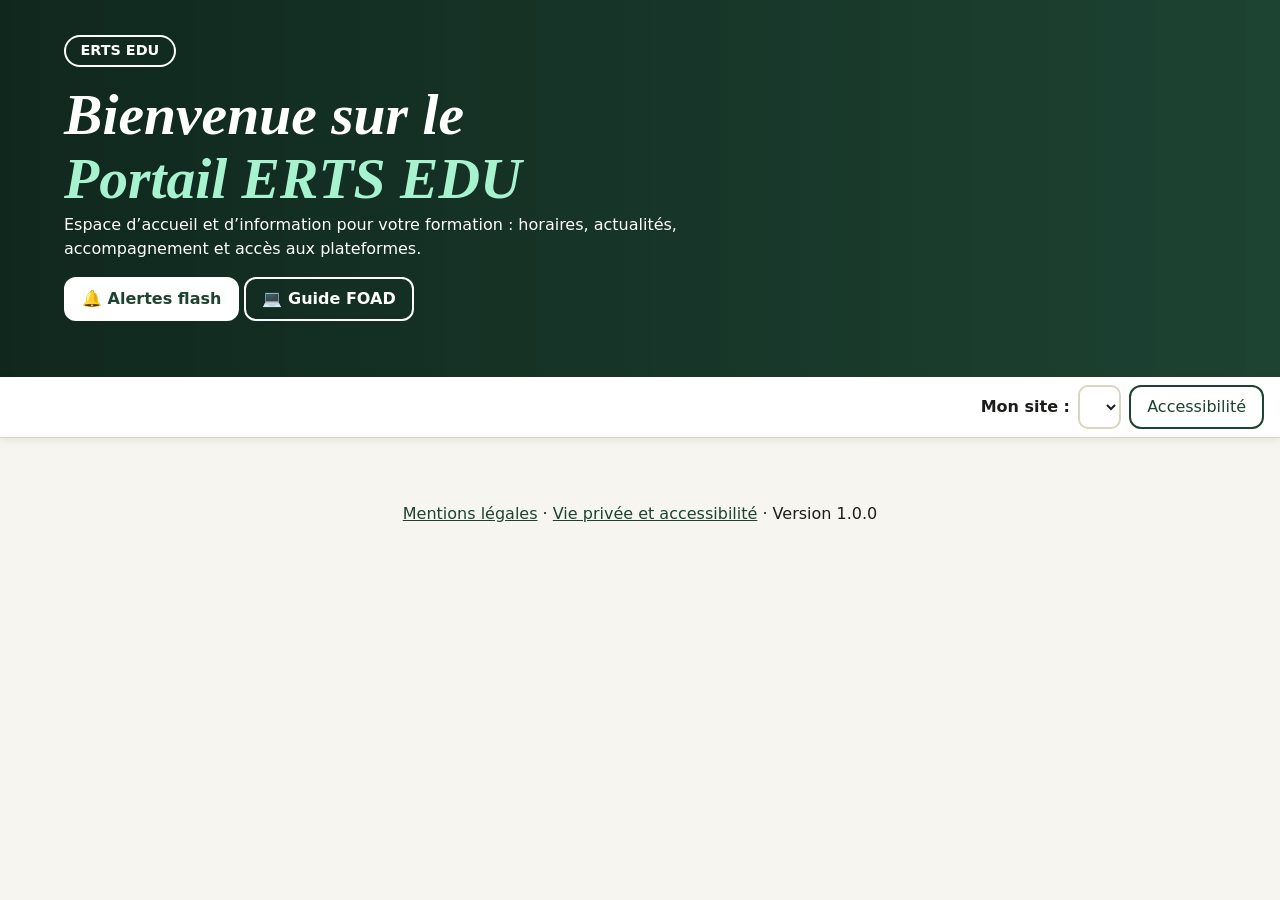
==== erts-edu/index.html @ 317f4e70 "Add files via upload" ====
<!doctype html><html lang="fr"><head><meta charset="utf-8">
<meta name="viewport" content="width=device-width,initial-scale=1">
<title>Portail ERTS EDU – École Régionale du Travail Social</title><meta name="theme-color" content="#1d4332">
<link rel="manifest" href="manifest.webmanifest"><link rel="icon" href="icons/icon.svg" type="image/svg+xml"><link rel="apple-touch-icon" href="icons/icon-192.png">
<link rel="stylesheet" href="css/style.css"><link rel="stylesheet" href="css/theme.css"></head><body>
<a class="skip" href="#main">Aller au contenu</a>
<header><div class="hero"><p class="kicker" id="today">ERTS EDU</p><h1>Bienvenue sur le <em>Portail ERTS EDU</em></h1><p>Espace d’accueil et d’information pour votre formation : horaires, actualités, accompagnement et accès aux plateformes.</p>
<p><button id="alb" type="button">🔔 Alertes flash <span class="badge" id="alc" hidden>0</span></button> <a class="btn alt" href="#foad">💻 Guide FOAD</a></p></div></header>
<div class="bar"><nav id="nav" aria-label="Navigation principale"></nav>
<div class="tools"><label for="site">Mon site :</label><select id="site"></select><button id="abtn" aria-expanded="false" aria-controls="a11y">Accessibilité</button><button id="install" hidden>Installer l’application</button></div></div>
<section id="a11y" hidden aria-label="Réglages d’accessibilité">
<p>Taille du texte : <button data-s="0">A</button> <button data-s="1">A+</button> <button data-s="2">A++</button></p>
<label><input type="checkbox" data-o="contrast"> Contraste élevé</label>
<label><input type="checkbox" data-o="cb"> Mode daltonien</label>
<label><input type="checkbox" data-o="dark"> Thème sombre</label>
<label><input type="checkbox" data-o="lines"> Interligne agrandi</label>
<label><input type="checkbox" data-o="big"> Boutons agrandis</label>
<p><button id="tts">Lire la page à voix haute</button></p></section>
<div id="banner" role="status" aria-live="polite"></div>
<main id="main" tabindex="-1"></main>
<dialog id="dlg" aria-label="Détail"></dialog>
<footer><a href="#legal">Mentions légales</a> · <a href="#privacy">Vie privée et accessibilité</a> · Version 1.0.0</footer>
<script src="js/app.js" defer></script></body></html>
---- erts-edu/css/style.css ----
/* css/style.css : base, thèmes et accessibilité */
:root{--p:#1d4332;--p2:#2a6349;--a:#b45309;--f:#0f766e;--bg:#f6f5f0;--c:#fff;--t:#1d1d1b;--b:#dad5c3}
.dark{--bg:#10201a;--c:#1b2c24;--t:#f2efe6;--p:#8fd1ae;--a:#fbbf24;--f:#5eead4;--b:#3b4b43}
.contrast{--bg:#fff;--c:#fff;--t:#000;--p:#00361f;--a:#7a3b00;--f:#004d47;--b:#000}
.contrast.dark{--bg:#000;--c:#000;--t:#fff;--p:#9dffc9;--a:#ffd36b;--f:#7ff5e6;--b:#fff}
.cb{--a:#0b5cad}.dark.cb{--a:#7cc0ff}
html{font-size:100%}html.s1{font-size:118%}html.s2{font-size:136%}
body{margin:0;font:1rem/1.5 system-ui,"Open Sans",sans-serif;background:var(--bg);color:var(--t)}
body.lines{line-height:2}
body.big button,body.big a.btn,body.big input,body.big select{min-height:56px}
a{color:var(--p)}
h1,h2,h3{line-height:1.2}
header{background:linear-gradient(90deg,rgba(15,37,28,.92),rgba(29,67,50,.7)),url(../img/hero.webp) center/cover no-repeat,#1d4332;color:#fff;padding:2rem 1rem 2.5rem}
.hero{max-width:72rem;margin:0 auto}
.hero p{margin:.2rem 0 1rem;max-width:42rem}
.kicker{display:inline-block;border:2px solid #fff;border-radius:999px;padding:.2rem .9rem;margin:0 0 .8rem;font-weight:700;font-size:.9rem}
header h1{margin:0;font-family:Georgia,"Times New Roman",serif;font-style:italic;font-size:clamp(2.2rem,7vw,3.6rem);line-height:1.1}
header h1 em{display:block;color:#a7f3d0}
button,.btn{min-height:44px;min-width:44px;padding:.5rem 1rem;border-radius:12px;border:2px solid var(--p);background:var(--p);color:#fff;font:inherit;cursor:pointer;text-decoration:none;display:inline-block;box-sizing:border-box}
.dark button,.dark .btn{color:#000}
button.alt,.btn.alt{background:transparent;color:var(--p)}
button:disabled,.btn[aria-disabled=true]{opacity:.55;cursor:not-allowed}
.hero .btn,.hero button{background:#fff;color:#1d4332;border-color:#fff;font-weight:700}
.hero .btn.alt{background:transparent;color:#fff}
.hero .badge{background:#b91c1c;color:#fff;border-radius:999px;padding:0 .5rem;margin-left:.3rem}
:focus-visible{outline:3px solid var(--a);outline-offset:2px}
main{max-width:72rem;margin:auto;padding:1rem}main:focus{outline:none}
#a11y{background:var(--c);padding:1rem;border-bottom:2px solid var(--b)}#a11y label{display:block;padding:.4rem 0}
.grid{display:grid;gap:1rem;grid-template-columns:repeat(auto-fill,minmax(17rem,1fr))}
.cols{display:grid;gap:1.5rem;grid-template-columns:repeat(auto-fit,minmax(18rem,1fr));align-items:start}
.cols .card{margin-bottom:1rem}
.card{background:var(--c);border:1px solid var(--b);border-radius:18px;padding:1rem;box-shadow:0 2px 8px rgba(0,0,0,.08);transition:transform .15s}
.card:hover{transform:translateY(-2px)}
.card h2,.card h3{margin-top:0}
.accent{border-left:6px solid var(--p)}
.foad{border-left:6px solid var(--f)}
.past{opacity:.6}
.tag{display:inline-block;background:var(--a);color:#fff;border-radius:8px;padding:.1rem .5rem;font-size:.9rem}
.dark .tag{color:#000}
.sec{font-size:1rem;text-transform:uppercase;letter-spacing:.06em;color:var(--p);border-bottom:2px solid var(--a);padding-bottom:.4rem}
.ok{color:#0a6b2d;font-weight:700}.ko{color:#a40000;font-weight:700}
.dark .ok{color:#6ee7a0}.dark .ko{color:#ff9b9b}
#banner:not(:empty){background:#a40000;color:#fff;padding:.8rem;text-align:center;font-weight:700}
input,select,textarea{font:inherit;padding:.6rem;border:2px solid var(--b);border-radius:10px;width:100%;box-sizing:border-box;min-height:44px;background:var(--c);color:var(--t)}
input[type=checkbox]{width:auto;min-height:0}
label{display:block;margin:.6rem 0 .2rem}
.hp{position:absolute;left:-9999px}
.skip{position:absolute;left:-9999px}.skip:focus{left:0;background:#fff;color:#000;padding:.5rem;z-index:9}
dialog{max-width:32rem;border-radius:18px;border:2px solid var(--p);background:var(--c);color:var(--t)}
dialog::backdrop{background:rgba(0,0,0,.5)}
details{border-top:1px solid var(--b);padding:.4rem 0}details summary{cursor:pointer;font-weight:600;padding:.3rem 0}
table{border-collapse:collapse;width:100%}td,th{border-bottom:1px solid var(--b);padding:.5rem;text-align:left}
ul.clean{list-style:none;padding:0;margin:0}ul.clean li{padding:.4rem 0;border-bottom:1px solid var(--b)}
footer{text-align:center;padding:2rem 1rem}
@media(prefers-reduced-motion:reduce){.card{transition:none}.card:hover{transform:none}}
---- erts-edu/css/theme.css ----
/* css/theme.css : surcouche chargée après style.css (barre, cartes, composants) */
[hidden]{display:none!important}
.bar{position:sticky;top:0;z-index:5;background:var(--c);border-bottom:1px solid var(--b);box-shadow:0 2px 8px rgba(0,0,0,.08);padding:.5rem 1rem;display:flex;flex-wrap:wrap;gap:.6rem;align-items:center;justify-content:space-between}
.bar nav{display:flex;flex-wrap:wrap;gap:.3rem;flex:1 1 30rem}
.bar nav a{color:var(--t);padding:.5rem .7rem;border-radius:10px;font-weight:600;text-decoration:none;min-height:44px;box-sizing:border-box}
.bar nav a:hover{background:rgba(29,67,50,.12)}
.bar nav a[aria-current]{background:var(--p);color:#fff}
.dark .bar nav a[aria-current]{color:#000}
.bar .tools{margin:0;display:flex;gap:.5rem;flex-wrap:wrap;align-items:center}
.bar .tools select{width:auto;max-width:14rem}
.bar .tools button{background:transparent;color:var(--p);border-color:var(--p)}
.bar .tools label{margin:0;font-weight:600}
.ch{display:flex;justify-content:space-between;align-items:baseline;gap:.5rem;border-bottom:1px solid var(--b);padding-bottom:.5rem;margin-bottom:.8rem}
.ch h3{margin:0}.ch a{font-weight:700;color:var(--p);text-decoration:none;white-space:nowrap}
table tr:nth-child(odd){background:rgba(29,67,50,.07)}
.acts{display:flex;gap:.5rem;flex-wrap:wrap}.acts .btn{flex:1 1 8rem;text-align:center}
.news{display:grid;grid-template-columns:5rem 1fr;gap:.8rem;align-items:start}
.news h3{margin:.3rem 0}
.th{width:5rem;height:5rem;border-radius:12px;background:rgba(29,67,50,.12);display:grid;place-items:center;font-size:2rem;overflow:hidden}
.th img{width:100%;height:100%;object-fit:cover}
.info{display:flex;justify-content:space-between;align-items:center;gap:1rem;border:2px solid var(--a);border-radius:14px;background:var(--c);padding:.8rem 1rem;margin-bottom:1rem;text-decoration:none;color:var(--t);font-weight:700}
.pf{display:flex;gap:.8rem;align-items:flex-start}.pf .ico{font-size:2rem}
.photo{width:100%;max-height:12rem;object-fit:cover;border-radius:12px}
.wx{font-size:1.6rem;margin:.2rem 0}
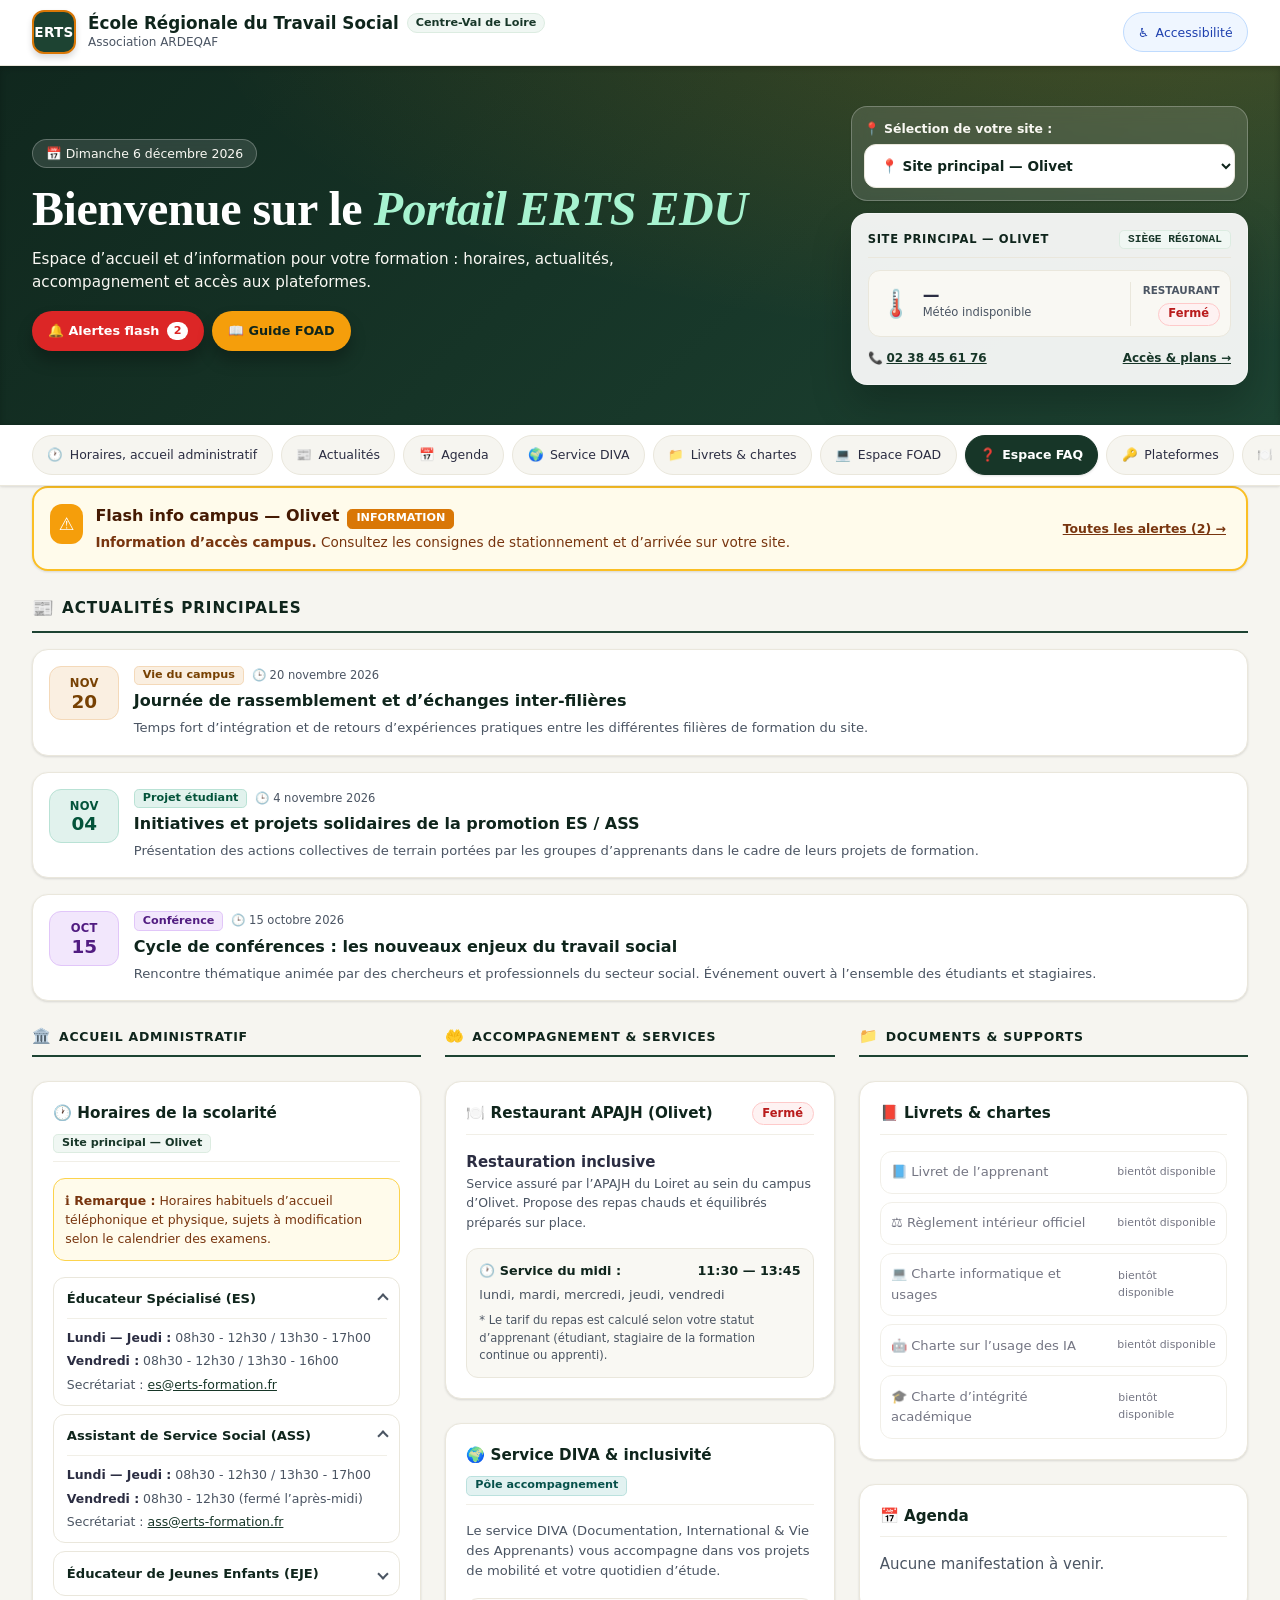
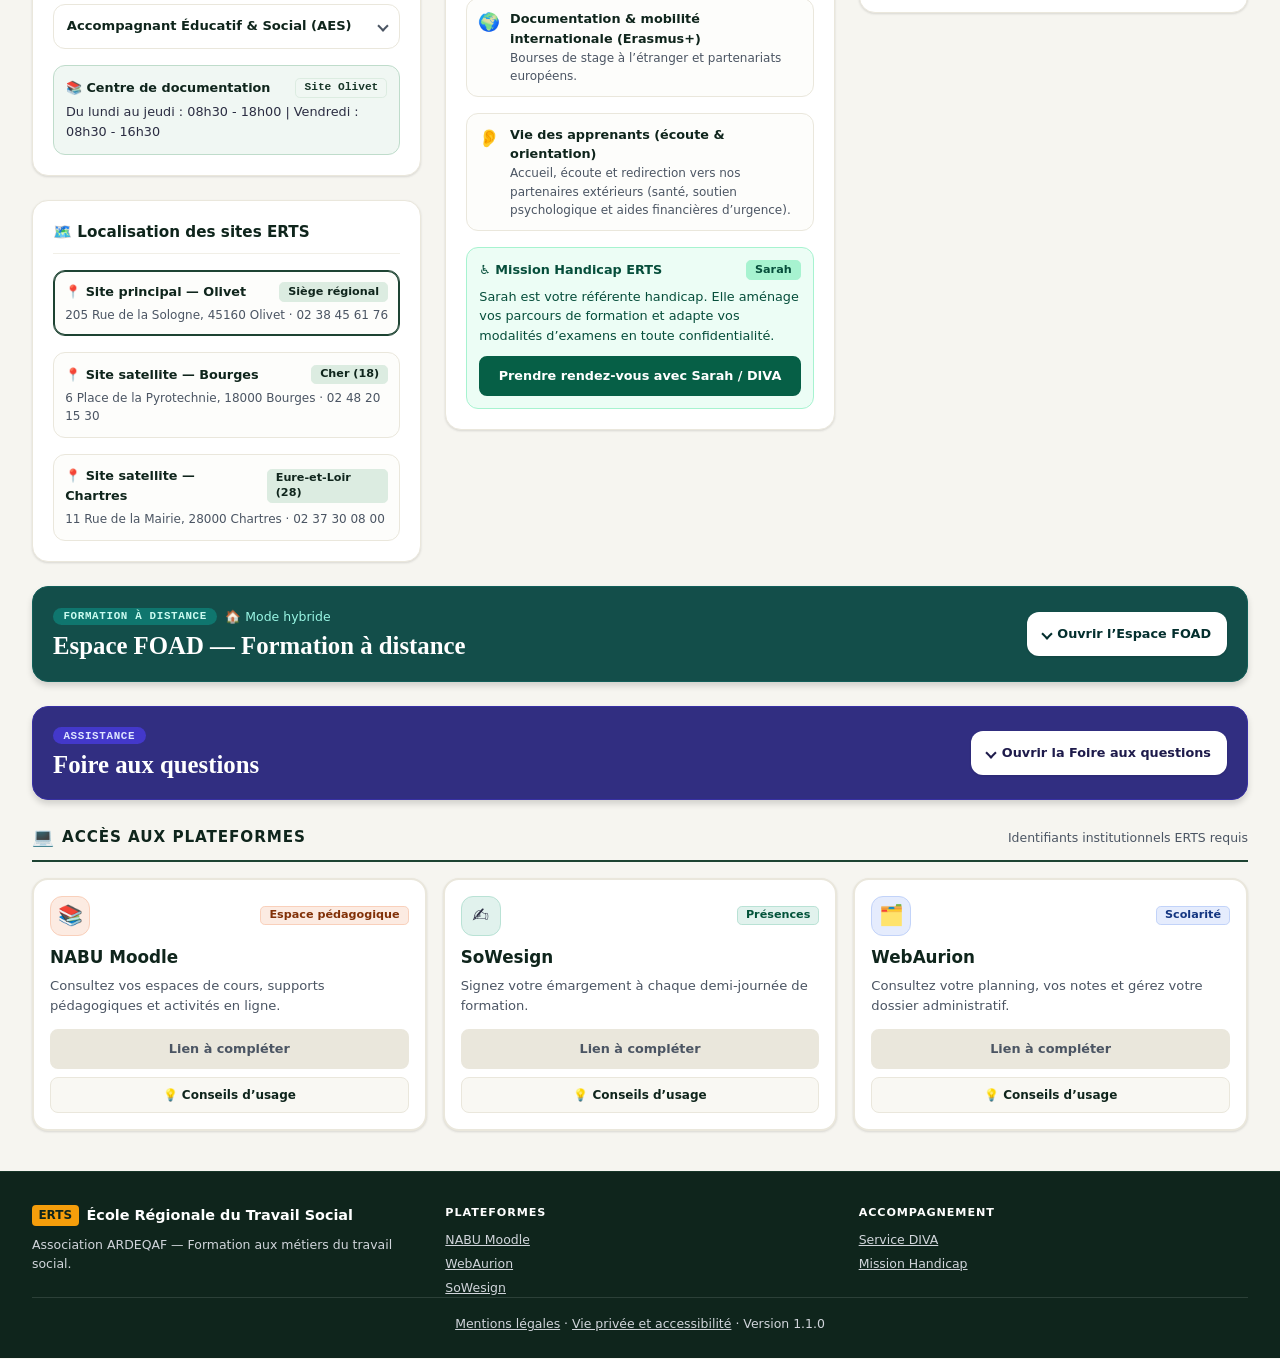
==== commit d7af9b21: "Add files via upload" ====
--- a/erts-edu/index.html
+++ b/erts-edu/index.html
@@ -4,20 +4,31 @@
 <link rel="manifest" href="manifest.webmanifest"><link rel="icon" href="icons/icon.svg" type="image/svg+xml"><link rel="apple-touch-icon" href="icons/icon-192.png">
 <link rel="stylesheet" href="css/style.css"><link rel="stylesheet" href="css/theme.css"></head><body>
 <a class="skip" href="#main">Aller au contenu</a>
-<header><div class="hero"><p class="kicker" id="today">ERTS EDU</p><h1>Bienvenue sur le <em>Portail ERTS EDU</em></h1><p>Espace d’accueil et d’information pour votre formation : horaires, actualités, accompagnement et accès aux plateformes.</p>
-<p><button id="alb" type="button">🔔 Alertes flash <span class="badge" id="alc" hidden>0</span></button> <a class="btn alt" href="#foad">💻 Guide FOAD</a></p></div></header>
-<div class="bar"><nav id="nav" aria-label="Navigation principale"></nav>
-<div class="tools"><label for="site">Mon site :</label><select id="site"></select><button id="abtn" aria-expanded="false" aria-controls="a11y">Accessibilité</button><button id="install" hidden>Installer l’application</button></div></div>
-<section id="a11y" hidden aria-label="Réglages d’accessibilité">
-<p>Taille du texte : <button data-s="0">A</button> <button data-s="1">A+</button> <button data-s="2">A++</button></p>
-<label><input type="checkbox" data-o="contrast"> Contraste élevé</label>
-<label><input type="checkbox" data-o="cb"> Mode daltonien</label>
-<label><input type="checkbox" data-o="dark"> Thème sombre</label>
-<label><input type="checkbox" data-o="lines"> Interligne agrandi</label>
-<label><input type="checkbox" data-o="big"> Boutons agrandis</label>
-<p><button id="tts">Lire la page à voix haute</button></p></section>
+<header class="hd"><div class="wrap hd-in">
+<div class="brand"><div class="logo" aria-hidden="true">ERTS</div><div><strong id="brand-n">École Régionale du Travail Social <span class="chip full" id="brand-r">Centre-Val de Loire</span></strong><small id="brand-a">Association ARDEQAF</small></div></div>
+<div class="hd-tools"><button id="install" class="pill-b" hidden>⬇️ Installer l’application</button><button id="abtn" class="pill-b" type="button">♿ <span>Accessibilité</span></button></div></div></header>
+<section class="hero" id="accueil"><div class="wrap hero-g">
+<div><p class="gpill" id="today">📅 …</p>
+<h1>Bienvenue sur le <em>Portail ERTS EDU</em></h1>
+<p class="lead">Espace d’accueil et d’information pour votre formation : horaires, actualités, accompagnement et accès aux plateformes.</p>
+<div class="hero-b"><button id="alb" class="hpill r" type="button">🔔 Alertes flash <span class="bd" id="alc" hidden>0</span></button><a class="hpill a" href="#espace-foad" data-open="foad">📖 Guide FOAD</a></div></div>
+<div class="side" id="heroside"></div></div></section>
+<nav class="pills" aria-label="Navigation principale"><div class="wrap pills-in" id="nav"></div></nav>
 <div id="banner" role="status" aria-live="polite"></div>
-<main id="main" tabindex="-1"></main>
+<main id="main" class="wrap" tabindex="-1"></main>
 <dialog id="dlg" aria-label="Détail"></dialog>
-<footer><a href="#legal">Mentions légales</a> · <a href="#privacy">Vie privée et accessibilité</a> · Version 1.0.0</footer>
+<dialog id="a11y" aria-label="Accessibilité"><div class="dlg-in"><button class="x" data-close aria-label="Fermer">✕</button>
+<div class="dlg-h"><div class="dlg-i tint t-blue" aria-hidden="true">♿</div><div><h2>Accessibilité</h2><p>Réglages enregistrés sur votre appareil</p></div></div>
+<div class="sz"><span>Taille du texte :</span><button data-s="0" class="alt">A</button><button data-s="1" class="alt">A+</button><button data-s="2" class="alt">A++</button></div>
+<div><label class="opt"><input type="checkbox" data-o="contrast"> Contraste élevé</label>
+<label class="opt"><input type="checkbox" data-o="cb"> Mode daltonien</label>
+<label class="opt"><input type="checkbox" data-o="dark"> Thème sombre</label>
+<label class="opt"><input type="checkbox" data-o="lines"> Interligne agrandi</label>
+<label class="opt"><input type="checkbox" data-o="big"> Boutons agrandis</label></div>
+<button id="tts" class="alt">🔊 Lire la page à voix haute</button><button data-close>Fermer</button></div></dialog>
+<footer class="ft"><div class="wrap"><div class="ft-g">
+<div><div class="b"><span>ERTS</span><span>École Régionale du Travail Social</span></div><p>Association ARDEQAF — Formation aux métiers du travail social.</p></div>
+<div><h3>Plateformes</h3><ul><li><a href="#plateformes">NABU Moodle</a></li><li><a href="#plateformes">WebAurion</a></li><li><a href="#plateformes">SoWesign</a></li></ul></div>
+<div><h3>Accompagnement</h3><ul><li><a href="#service-diva">Service DIVA</a></li><li><a href="#service-diva">Mission Handicap</a></li></ul></div></div>
+<p class="ft-l"><a href="#legal">Mentions légales</a> · <a href="#privacy">Vie privée et accessibilité</a> · Version 1.1.0</p></div></footer>
 <script src="js/app.js" defer></script></body></html>
--- a/erts-edu/css/theme.css
+++ b/erts-edu/css/theme.css
@@ -1,24 +1,182 @@
-/* css/theme.css : surcouche chargée après style.css (barre, cartes, composants) */
-[hidden]{display:none!important}
-.bar{position:sticky;top:0;z-index:5;background:var(--c);border-bottom:1px solid var(--b);box-shadow:0 2px 8px rgba(0,0,0,.08);padding:.5rem 1rem;display:flex;flex-wrap:wrap;gap:.6rem;align-items:center;justify-content:space-between}
-.bar nav{display:flex;flex-wrap:wrap;gap:.3rem;flex:1 1 30rem}
-.bar nav a{color:var(--t);padding:.5rem .7rem;border-radius:10px;font-weight:600;text-decoration:none;min-height:44px;box-sizing:border-box}
-.bar nav a:hover{background:rgba(29,67,50,.12)}
-.bar nav a[aria-current]{background:var(--p);color:#fff}
-.dark .bar nav a[aria-current]{color:#000}
-.bar .tools{margin:0;display:flex;gap:.5rem;flex-wrap:wrap;align-items:center}
-.bar .tools select{width:auto;max-width:14rem}
-.bar .tools button{background:transparent;color:var(--p);border-color:var(--p)}
-.bar .tools label{margin:0;font-weight:600}
-.ch{display:flex;justify-content:space-between;align-items:baseline;gap:.5rem;border-bottom:1px solid var(--b);padding-bottom:.5rem;margin-bottom:.8rem}
-.ch h3{margin:0}.ch a{font-weight:700;color:var(--p);text-decoration:none;white-space:nowrap}
-table tr:nth-child(odd){background:rgba(29,67,50,.07)}
-.acts{display:flex;gap:.5rem;flex-wrap:wrap}.acts .btn{flex:1 1 8rem;text-align:center}
-.news{display:grid;grid-template-columns:5rem 1fr;gap:.8rem;align-items:start}
-.news h3{margin:.3rem 0}
-.th{width:5rem;height:5rem;border-radius:12px;background:rgba(29,67,50,.12);display:grid;place-items:center;font-size:2rem;overflow:hidden}
-.th img{width:100%;height:100%;object-fit:cover}
-.info{display:flex;justify-content:space-between;align-items:center;gap:1rem;border:2px solid var(--a);border-radius:14px;background:var(--c);padding:.8rem 1rem;margin-bottom:1rem;text-decoration:none;color:var(--t);font-weight:700}
-.pf{display:flex;gap:.8rem;align-items:flex-start}.pf .ico{font-size:2rem}
-.photo{width:100%;max-height:12rem;object-fit:cover;border-radius:12px}
-.wx{font-size:1.6rem;margin:.2rem 0}
+/* css/theme.css : composants du portail (chargé après style.css) */
+.serif{font-family:var(--serif)}
+.mut{color:var(--muted)}
+/* En-tête blanc */
+.hd{background:var(--card);border-bottom:1px solid var(--line);box-shadow:var(--sh)}
+.hd-in{display:flex;flex-wrap:wrap;align-items:center;justify-content:space-between;gap:.75rem;padding-top:.65rem;padding-bottom:.65rem}
+.brand{display:flex;align-items:center;gap:.75rem}
+.logo{flex:none;width:2.75rem;height:2.75rem;border-radius:.75rem;background:var(--g700);color:#fff;display:grid;place-items:center;font-weight:700;font-size:.85rem;letter-spacing:.02em;border:2px solid var(--gold);box-shadow:0 4px 6px rgba(0,0,0,.15)}
+.brand strong{display:flex;flex-wrap:wrap;align-items:center;gap:.5rem;color:var(--head);font-size:1.05rem;line-height:1.2}
+.brand small{display:none;color:var(--muted);font-weight:500;font-size:.75rem}
+@media(min-width:640px){.brand small{display:block}}
+.hd-tools{display:flex;gap:.5rem;align-items:center}
+.pill-b{background:#eff6ff;color:#1e40af;border:1px solid #bfdbfe;border-radius:999px;font-size:.78rem;font-weight:500;min-height:40px;padding:.4rem .9rem}
+.pill-b:hover{background:#dbeafe;border-color:#bfdbfe}
+.dark .pill-b{background:#1e3a5f;color:#bfdbfe;border-color:#2c5282}.contrast .pill-b{background:#fff;color:#000;border-color:#000}.contrast.dark .pill-b{background:#000;color:#fff;border-color:#fff}
+.chip{display:inline-block;font-size:.7rem;font-weight:700;line-height:1.3;padding:.1rem .5rem;border-radius:.3rem;border:1px solid var(--g100);background:var(--g50);color:var(--link)}
+.chip.full{border-radius:999px}
+.chip.mono{font-family:ui-monospace,Menlo,Consolas,monospace}
+/* Bandeau d'accueil */
+.hero{background:radial-gradient(60rem 22rem at 90% -20%,rgba(245,158,11,.20),transparent),linear-gradient(135deg,rgba(15,37,28,.92),rgba(29,67,50,.82)),url(../img/hero.webp) center/cover no-repeat,#1d4332;color:#fff;padding:2rem 0;box-shadow:inset 0 2px 6px rgba(0,0,0,.2)}
+.hero-g{display:grid;gap:1.5rem;align-items:center}
+@media(min-width:1024px){.hero-g{grid-template-columns:2fr 1fr}.hero{padding:2.5rem 0}}
+.gpill{display:inline-flex;align-items:center;gap:.5rem;background:rgba(255,255,255,.12);backdrop-filter:blur(8px);border:1px solid rgba(255,255,255,.25);border-radius:999px;padding:.25rem .8rem;font-size:.78rem;font-weight:500;color:#f9f8f3;margin:0 0 .75rem}
+.hero h1{margin:0 0 .75rem;font:700 clamp(1.7rem,4.5vw,3rem)/1.15 var(--serif);letter-spacing:-.01em;color:#fff}
+.hero h1 em{color:#a7f3d0}
+.hero p.lead{max-width:42rem;margin:0 0 1rem;font-weight:300;color:#f9f8f3;font-size:.95rem}
+.hero-b{display:flex;flex-wrap:wrap;gap:.5rem}
+.hpill{display:inline-flex;align-items:center;gap:.5rem;border:0;border-radius:999px;min-height:40px;padding:.5rem 1rem;font-size:.8rem;font-weight:700;text-decoration:none;box-shadow:0 10px 15px rgba(0,0,0,.25);transition:transform .15s}
+.hpill:hover{transform:scale(1.05)}
+.hpill.r{background:#dc2626;color:#fff}.hpill.r:hover{background:#b91c1c}
+.hpill.a{background:#f59e0b;color:#0f251c}.hpill.a:hover{background:#d97706}
+.hpill .bd{background:#fff;color:#dc2626;border-radius:999px;font-size:.7rem;padding:0 .4rem}
+.side{display:grid;gap:.75rem}
+.gbox{background:rgba(255,255,255,.12);backdrop-filter:blur(8px);border:1px solid rgba(255,255,255,.25);border-radius:1rem;padding:.75rem;box-shadow:var(--sh)}
+.gbox label{margin:0 0 .35rem;font-size:.78rem;font-weight:700;color:#f9f8f3}
+.gbox select{background:#fff;color:#0f251c;font-weight:700;font-size:.85rem;border-radius:.75rem}
+.gcard{background:var(--glass);color:var(--ink);border:1px solid rgba(255,255,255,.4);border-radius:1rem;padding:1rem;box-shadow:var(--sh2);display:grid;gap:.75rem}
+.gc-t{display:flex;justify-content:space-between;align-items:center;gap:.5rem;border-bottom:1px solid var(--line);padding-bottom:.5rem}
+.gc-t strong{font-size:.72rem;text-transform:uppercase;letter-spacing:.06em;color:var(--head)}
+.gc-m{display:flex;justify-content:space-between;align-items:center;gap:.75rem;background:var(--c100);border:1px solid var(--line);border-radius:.75rem;padding:.65rem}
+.wxb{display:flex;align-items:center;gap:.6rem}.wxb .wi{font-size:1.7rem;line-height:1}
+.wxb .wt{font-weight:700;font-size:1.05rem;line-height:1.1}.wxb .wd{font-size:.72rem;color:var(--muted)}
+.gc-r{text-align:right;border-left:1px solid var(--line);padding-left:.75rem}
+.gc-r small{display:block;font-size:.65rem;font-weight:700;text-transform:uppercase;color:var(--muted);margin-bottom:.2rem}
+.gc-b{display:flex;justify-content:space-between;align-items:center;gap:.5rem;font-size:.75rem;color:var(--muted)}
+.gc-b a{font-weight:700}
+.sp{display:inline-block;font-size:.72rem;font-weight:700;padding:.1rem .6rem;border-radius:999px;border:1px solid}
+.sp.ok{color:#047857;background:#ecfdf5;border-color:#a7f3d0}.sp.ko{color:#b91c1c;background:#fef2f2;border-color:#fecaca}
+.dark .sp.ok{background:#064e3b;color:#a7f3d0;border-color:#047857}.dark .sp.ko{background:#450a0a;color:#fecaca;border-color:#b91c1c}
+.contrast .sp{background:#fff;color:#000;border-color:#000}.contrast.dark .sp{background:#000;color:#fff;border-color:#fff}
+/* Navigation par pastilles */
+.pills{position:sticky;top:0;z-index:30;background:var(--card);border-bottom:1px solid var(--line);box-shadow:var(--sh);overflow-x:auto}
+.pills-in{display:flex;gap:.5rem;padding-top:.65rem;padding-bottom:.65rem;min-width:max-content}
+.pill{display:inline-flex;align-items:center;gap:.4rem;min-height:40px;padding:.35rem .9rem;border-radius:999px;border:1px solid var(--c300);background:var(--c200);color:var(--ink);font-size:.78rem;font-weight:500;text-decoration:none;cursor:pointer;transition:background-color .15s}
+.pill:hover{background:var(--c300);border-color:var(--c300)}
+.pill.on{background:var(--g800);border-color:var(--g800);color:#fff;font-weight:600;box-shadow:var(--sh)}
+.dark .pill.on{background:var(--g600);border-color:var(--g600)}.contrast .pill.on{background:#000;color:#fff}.contrast.dark .pill.on{background:#fff;color:#000}
+/* Contenu */
+#banner:not(:empty){background:#a40000;color:#fff;padding:.7rem 1rem;text-align:center;font-weight:700}
+main{flex:1 0 auto;width:100%;padding-top:1.5rem;padding-bottom:1rem}main:focus{outline:none}
+.stack{display:grid;gap:1.5rem;align-content:start}.stack-s{display:grid;gap:1rem}
+[id]{scroll-margin-top:4.5rem}
+.flash{background:#fffbeb;border:2px solid #fbbf24;color:#451a03;border-radius:1rem;padding:1rem;display:flex;flex-wrap:wrap;align-items:center;justify-content:space-between;gap:.75rem;box-shadow:var(--sh)}
+.fl-l{display:flex;gap:.75rem;align-items:flex-start}.fl-i{background:#f59e0b;color:#fff;border-radius:.75rem;padding:.4rem .55rem;font-size:1.1rem}
+.flash h3{display:inline;margin:0 .5rem 0 0;font-size:1rem;color:#451a03}
+.flash p{margin:.2rem 0 0;font-size:.85rem;color:#78350f}.flash .chip{background:#d97706;border-color:#d97706;color:#fff;text-transform:uppercase}
+.fl-b{background:none;border:0;min-height:44px;color:#78350f;text-decoration:underline;font-size:.78rem;font-weight:700;padding:.25rem}.fl-b:hover{background:none;color:#451a03}
+.dark .flash{background:#3a2a07;border-color:#b45309;color:#fde68a}.dark .flash h3,.dark .flash p,.dark .fl-b{color:#fde68a}
+.contrast .flash{background:#fff;border-color:#000;color:#000}.contrast .flash h3,.contrast .flash p,.contrast .fl-b{color:#000}
+.sh{display:flex;flex-wrap:wrap;align-items:center;justify-content:space-between;gap:.5rem;border-bottom:2px solid var(--g700);padding-bottom:.5rem}
+.dark .sh,.dark .colh{border-color:var(--g600)}.contrast .sh,.contrast .colh{border-color:var(--ink)}
+.shl{display:flex;align-items:center;gap:.5rem;font-size:1.1rem}.shl h2,.colh h2{margin:0;font-size:.95rem;font-weight:700;text-transform:uppercase;letter-spacing:.06em;color:var(--head)}
+.colh{display:flex;align-items:center;gap:.5rem;border-bottom:2px solid var(--g700);padding-bottom:.4rem}.colh h2{font-size:.78rem}
+.cols3{display:grid;gap:1.5rem}@media(min-width:1024px){.cols3{grid-template-columns:repeat(3,1fr);align-items:start}}
+.card{background:var(--card);border:1px solid var(--line);border-radius:1rem;padding:1.25rem;box-shadow:var(--sh);display:grid;gap:1rem;align-content:start}
+.ct{display:flex;flex-wrap:wrap;align-items:center;justify-content:space-between;gap:.5rem;border-bottom:1px solid var(--line2);padding-bottom:.5rem}
+.ct h3{margin:0;font-size:.95rem;color:var(--head)}
+.note{font-size:.78rem;border-radius:.75rem;padding:.7rem;border:1px solid #fcd34d;background:#fffbeb;color:#78350f}
+.dark .note{background:#3a2a07;border-color:#b45309;color:#fde68a}.contrast .note{background:#fff;color:#000;border-color:#000}
+.box{background:var(--g50);border:1px solid var(--g200);border-radius:.75rem;padding:.75rem;font-size:.8rem}
+.box.c{background:var(--c100);border-color:var(--line)}.box.e{background:#ecfdf5;border-color:#a7f3d0;color:#064e3b}
+.dark .box.e{background:#0f3d31;border-color:#047857;color:#a7f3d0}.contrast .box.e{background:#fff;color:#000;border-color:#000}
+.bh{display:flex;justify-content:space-between;align-items:center;gap:.5rem;font-weight:700;color:var(--head);margin-bottom:.3rem}
+.box p{margin:0}
+.accs{display:grid;gap:.5rem}
+details.acc{border:1px solid var(--line);border-radius:.75rem;background:var(--card);padding:.7rem .8rem;font-size:.82rem}
+details.acc>summary,details.more>summary{cursor:pointer;font-weight:700;color:var(--head);display:flex;justify-content:space-between;align-items:center;gap:.5rem;list-style:none}
+details.acc>summary::-webkit-details-marker,details.more>summary::-webkit-details-marker{display:none}
+details.acc>summary::after{content:"";flex:none;width:.5rem;height:.5rem;border-right:2px solid var(--muted);border-bottom:2px solid var(--muted);transform:rotate(45deg);transition:transform .2s}
+details.acc[open]>summary::after{transform:rotate(-135deg)}
+.acc-b{margin-top:.55rem;padding-top:.55rem;border-top:1px solid var(--line2);font-size:.78rem;color:var(--muted);display:grid;gap:.25rem}.acc-b p{margin:0}.acc-b strong{color:var(--ink)}
+.acc-b .sec{font-size:.72rem}
+details.more{margin:.3rem 0}details.more>summary{font-size:.78rem;color:var(--link);text-decoration:underline}details.more p{font-size:.8rem;margin:.4rem 0 0}
+.site-i{display:block;width:100%;text-align:left;min-height:0;padding:.7rem;border-radius:.75rem;border:1px solid var(--line);background:var(--c50);color:var(--ink);font-weight:400;font-size:.8rem}
+.site-i:hover{border-color:var(--g600);background:var(--c50)}.site-i.on{border-color:var(--g700);box-shadow:inset 0 0 0 1px var(--g700)}
+.site-i .r{display:flex;justify-content:space-between;align-items:center;gap:.5rem;font-weight:700;color:var(--head)}.site-i p{margin:.25rem 0 0;font-size:.75rem;color:var(--muted)}
+.site-i .chip{background:var(--g100);color:var(--head)}
+.rs{display:grid;gap:.75rem;align-items:center}@media(min-width:640px){.rs.ph{grid-template-columns:5fr 7fr}}
+.rs img{width:100%;height:6rem;object-fit:cover;border-radius:.75rem;border:1px solid var(--line)}
+.rs p{margin:0;font-size:.78rem;color:var(--muted)}
+.mini{display:flex;gap:.65rem;align-items:flex-start;padding:.65rem;border-radius:.75rem;background:var(--c50);border:1px solid var(--line);font-size:.8rem}
+.mini .ic{font-size:1.1rem;color:#0f766e}.mini strong{display:block;color:var(--head)}.mini p{margin:0;font-size:.75rem;color:var(--muted)}
+.dark .mini .ic{color:#5eead4}
+.btn-e{width:100%;background:#065f46;border-color:#065f46;color:#fff;font-size:.8rem;min-height:40px;border-radius:.5rem}.btn-e:hover{background:#064e3b;border-color:#064e3b}
+.contrast .btn-e{background:#000;border-color:#000}.contrast.dark .btn-e{background:#fff;color:#000;border-color:#fff}
+.docs{display:grid;gap:.5rem}
+.doc{display:flex;justify-content:space-between;align-items:center;gap:.5rem;padding:.65rem;border-radius:.75rem;border:1px solid var(--c300);color:var(--ink);text-decoration:none;font-size:.82rem;transition:background-color .15s}
+a.doc:hover{background:var(--c100)}.doc .dl{color:var(--muted)}.doc.off{opacity:.65}
+.ev{display:flex;gap:.7rem;align-items:flex-start;font-size:.8rem}.ev strong{color:var(--head)}.ev .lnk{font-size:.75rem;font-weight:600}
+.tint{--tbg:#f3f4f6;--tbd:#d1d5db;--ttx:#111}
+@supports(color:color-mix(in srgb,red,blue)){
+.tint{--tbg:color-mix(in srgb,var(--tc) 12%,#fff);--tbd:color-mix(in srgb,var(--tc) 28%,#fff);--ttx:color-mix(in srgb,var(--tc) 55%,#000)}
+.dark .tint{--tbg:color-mix(in srgb,var(--tc) 26%,var(--card));--tbd:color-mix(in srgb,var(--tc) 50%,var(--card));--ttx:color-mix(in srgb,var(--tc) 35%,#fff)}}
+.contrast .tint{--tbg:#fff;--tbd:#000;--ttx:#000}.contrast.dark .tint{--tbg:#000;--tbd:#fff;--ttx:#fff}
+.t-purple{--tc:#9333ea}.t-emerald{--tc:#059669}.t-amber{--tc:#d97706}.t-blue{--tc:#2563eb}.t-teal{--tc:#0d9488}.t-rose{--tc:#e11d48}.t-indigo{--tc:#4f46e5}.t-orange{--tc:#ea580c}
+.chip.t{background:var(--tbg);border-color:var(--tbd);color:var(--ttx)}
+.datebox,.mdate{flex:none;display:flex;flex-direction:column;align-items:center;justify-content:center;background:var(--tbg);color:var(--ttx);border:1px solid var(--tbd);border-radius:.75rem;font-weight:700;text-align:center}
+.datebox{min-width:4.4rem;padding:.5rem .75rem}.datebox span,.mdate span{font-size:.72rem;text-transform:uppercase;letter-spacing:.03em}.datebox strong{font-size:1.15rem;line-height:1}
+.mdate{min-width:3.2rem;padding:.3rem .4rem}.mdate strong{font-size:.95rem;line-height:1}
+.ev .mdate{background:var(--c100);color:var(--head);border-color:var(--line)}
+.news{display:flex;gap:.9rem;align-items:flex-start;background:var(--card);border:1px solid var(--line);border-radius:1rem;padding:1rem;box-shadow:var(--sh)}
+.nb{display:grid;gap:.25rem;min-width:0}.nb .row{display:flex;flex-wrap:wrap;gap:.5rem;align-items:center;font-size:.72rem}
+.nb h3{margin:0;font-size:1rem;color:var(--head)}.nb p{margin:0;font-size:.82rem;color:var(--muted)}
+.nimg{width:6rem;height:6rem;object-fit:cover;border-radius:.75rem;flex:none}
+@media(max-width:520px){.news{flex-wrap:wrap}.nimg{display:none}}
+/* Volets FOAD et FAQ */
+.volet{color:#fff;border-radius:1rem;padding:1.25rem;box-shadow:0 4px 6px rgba(0,0,0,.15);display:grid;gap:1rem}
+.volet.teal{background:#134e4a;border:1px solid #115e59}.volet.indigo{background:#312e81;border:1px solid #3730a3}
+.v-h{display:flex;flex-wrap:wrap;gap:1rem;align-items:center;justify-content:space-between}
+.v-h .row{display:flex;gap:.5rem;align-items:center;flex-wrap:wrap;font-size:.78rem;color:#99f6e4;margin-bottom:.35rem}
+.indigo .v-h .row{color:#c7d2fe}
+.vtag{font:700 .68rem ui-monospace,Menlo,Consolas,monospace;text-transform:uppercase;letter-spacing:.06em;padding:.15rem .65rem;border-radius:999px;background:#0f766e;color:#ccfbf1}
+.indigo .vtag{background:#4338ca;color:#e0e7ff}
+.volet h2{margin:0;font:700 clamp(1.25rem,2.5vw,1.55rem)/1.2 var(--serif);color:#fff}
+.vbtn{background:#fff;color:#042f2e;border:0;border-radius:.75rem;font-size:.8rem;font-weight:700;padding:.6rem 1rem;box-shadow:var(--sh)}
+.indigo .vbtn{color:#1e1b4b}.vbtn:hover{background:#f0fdfa;color:#042f2e}.indigo .vbtn:hover{background:#eef2ff;color:#1e1b4b}
+.vbtn .chev{display:inline-block;width:.5rem;height:.5rem;border-right:2px solid currentColor;border-bottom:2px solid currentColor;transform:rotate(45deg);transition:transform .3s}
+.vbtn[aria-expanded=true] .chev{transform:rotate(-135deg)}
+.v-c{display:grid;gap:1rem;border-top:1px solid rgba(255,255,255,.2);padding-top:1rem}
+.v-w{background:rgba(255,255,255,.96);color:#1f2937;border-radius:.75rem;padding:1rem;display:grid;gap:.6rem;box-shadow:var(--sh)}
+.v-w h3{margin:0;font-size:.92rem;color:#042f2e;border-bottom:1px solid #e5e7eb;padding-bottom:.5rem}.indigo .v-w h3{color:#1e1b4b}
+.v-w ul{margin:0;padding-left:1.1rem;font-size:.82rem;color:#374151;display:grid;gap:.35rem}
+.v-w details.acc{background:#f9fafb;border-color:#e5e7eb;padding:.6rem}.v-w details.acc summary{color:#111827}.v-w .acc-b{color:#4b5563}.v-w .acc-b strong{color:#111827}
+.v-d{background:rgba(4,47,46,.55);border:1px solid rgba(15,118,110,.7);border-radius:.75rem;padding:1rem;color:#ccfbf1;font-size:.8rem;display:grid;gap:.5rem}
+.v-d h3{margin:0;font-size:.92rem;color:#fcd34d}.v-d p{margin:0}
+.v-2{display:grid;gap:1rem}@media(min-width:768px){.v-2{grid-template-columns:1fr 1fr}}
+.v-s{max-width:28rem}
+.contrast .volet,.contrast.dark .volet{background:#000;border:2px solid #fff;color:#fff}
+/* Plateformes */
+.pf3{display:grid;gap:1rem}@media(min-width:768px){.pf3{grid-template-columns:repeat(3,1fr)}}
+.pfc{background:var(--card);border:2px solid var(--c300);border-radius:1rem;padding:1rem;box-shadow:var(--sh);display:flex;flex-direction:column;justify-content:space-between;gap:.75rem;transition:border-color .15s}
+.pfc:hover{border-color:var(--g600)}
+.pfc .top{display:flex;justify-content:space-between;align-items:center;margin-bottom:.5rem}
+.pfi{width:2.5rem;height:2.5rem;border-radius:.75rem;display:grid;place-items:center;font-size:1.25rem;background:var(--tbg);border:1px solid var(--tbd)}
+.pfc h3{margin:0 0 .4rem;font-size:1.05rem;color:var(--head)}.pfc p{margin:0;font-size:.82rem;color:var(--muted)}
+.pfc .acts{display:grid;gap:.5rem}
+.btn-g{width:100%;font-size:.8rem;min-height:40px;border-radius:.5rem}
+.btn-c{width:100%;background:var(--c100);color:var(--head);border:1px solid var(--c300);font-size:.75rem;min-height:36px;border-radius:.5rem}.btn-c:hover{background:var(--c300);border-color:var(--c300)}
+.btn-g.off{background:var(--c300);border-color:var(--c300);color:var(--muted);cursor:default}
+/* Fenêtres */
+dialog{padding:0;border:1px solid var(--c300);border-radius:1rem;background:var(--card);color:var(--ink);box-shadow:var(--sh2);width:min(32rem,calc(100% - 2rem));max-height:calc(100% - 2rem)}
+dialog::backdrop{background:rgba(0,0,0,.6);backdrop-filter:blur(3px)}
+.dlg-in{position:relative;padding:1.5rem;display:grid;gap:1rem}
+.x{position:absolute;top:.6rem;right:.6rem;min-width:40px;min-height:40px;padding:0;border-radius:999px;background:transparent;border:0;color:var(--muted);font-size:1.1rem}.x:hover{background:var(--c300);color:var(--ink)}
+.dlg-h{display:flex;gap:.75rem;align-items:center;border-bottom:1px solid var(--line2);padding-bottom:.75rem;padding-right:2rem}
+.dlg-h h2{margin:0;font-size:1.05rem;color:var(--head)}.dlg-h p{margin:0;font-size:.78rem;color:var(--muted)}
+.dlg-i{font-size:1.25rem;padding:.55rem .65rem;border-radius:.75rem;background:var(--tbg);border:1px solid var(--tbd)}
+.al{padding:.7rem .8rem;border-left:4px solid var(--tc);background:var(--tbg);border-radius:0 .75rem .75rem 0;font-size:.82rem}.al strong{display:block;color:var(--ttx)}.al p{margin:.2rem 0 0;color:var(--ttx)}
+.dlg-in .btn{width:100%}
+#a11y .opt{display:flex;gap:.6rem;align-items:center;margin:0;padding:.5rem 0;border-bottom:1px solid var(--line2);font-weight:500}
+#a11y .opt input{width:1.25rem;height:1.25rem}
+#a11y .sz{display:flex;gap:.5rem;align-items:center;flex-wrap:wrap}
+.pg{max-width:50rem}.pg h2{font:700 1.6rem/1.2 var(--serif);color:var(--head)}
+/* Pied de page */
+.ft{background:var(--g900);color:var(--c300);font-size:.78rem;padding:2rem 0 1.5rem;border-top:1px solid var(--g800);margin-top:2.5rem}
+.dark .ft{background:#08110d}.contrast .ft{background:#000;color:#fff}
+.ft-g{display:grid;gap:1.5rem}@media(min-width:768px){.ft-g{grid-template-columns:repeat(3,1fr)}}
+.ft .b{display:flex;align-items:center;gap:.5rem;color:#fff;font-weight:700;font-size:.9rem;margin-bottom:.5rem}
+.ft .b span:first-child{background:#f59e0b;color:#0f251c;padding:.1rem .4rem;border-radius:.25rem;font-size:.75rem;font-weight:800}
+.ft h3{margin:0 0 .5rem;color:#fff;text-transform:uppercase;font-size:.7rem;letter-spacing:.08em}
+.ft ul{list-style:none;margin:0;padding:0;display:grid;gap:.3rem}.ft a{color:#d1d5db}.ft a:hover{color:#fff}.ft p{margin:0;color:#d1d5db}
+.ft-l{margin-top:1.5rem;padding-top:1rem;border-top:1px solid rgba(255,255,255,.12);text-align:center;color:#d1d5db}
